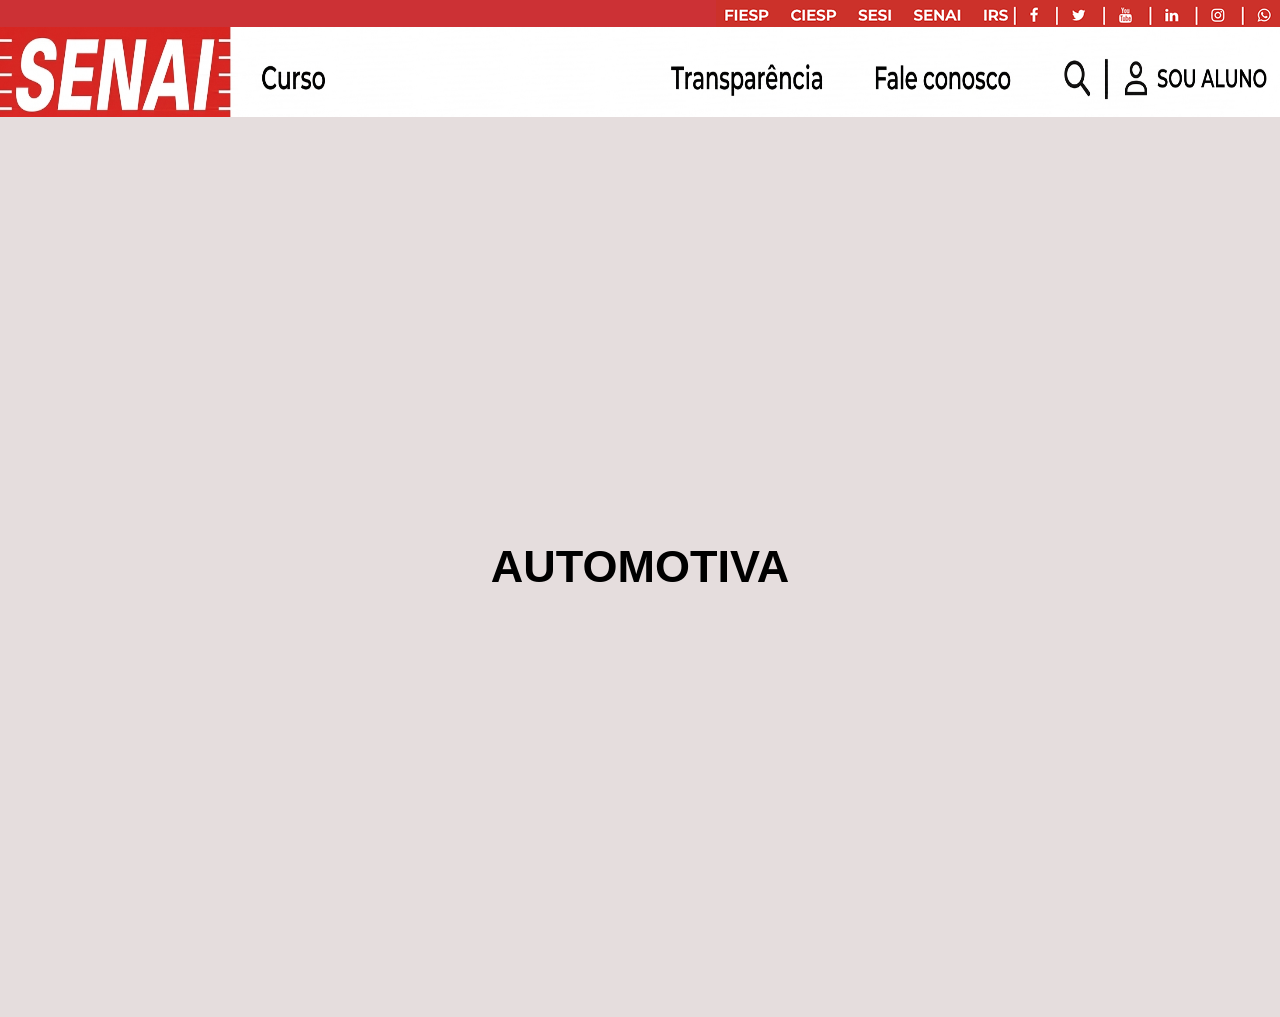
==== index.html @ c023b6a0 "Protótipo" ====
<!DOCTYPE html>
<html lang="en">
<head>
    <meta charset="UTF-8">
    <meta name="viewport" content="width=device-width, initial-scale=1.0">
    <link rel="stylesheet" href="style.css">
    <title>Protótipo</title>
</head>
<body>
    
    <header> 
        <img src="./header.png" alt="header" class="publi">
    </header>
    <header class="header2"><img src="./Gemini_Generated_Image_t6hsebt6hsebt6hs.jpeg" alt="Senai" class="Senai">
    </header>
    <main> 

        </div>

        <h1>AUTOMOTIVA</h1>
    </main>

    
    <footer></footer>

    
</body>
</html>
---- style.css ----
html, body {
    height: 100%;
}

* {
    margin: 0;
    padding: 0;
    box-sizing: border-box;
}

header {
    display: flex;
    background-color: #cc3135;
    height: 3%;
    width: 100%;
    text-align: end;
}

.publi{
    display: flex;
    margin-left: auto;
    
}

.header2 {
    display: flex;
    background-color: white;
    height: 10%;

}

.Senai {
    display: flex;
    margin: 0 auto;
    width: 100%;
    height: 100%;
}

main {
    display: flex;
    background-color: #e5dddd;
    height: 100%;
}



h1 {
    display: flex;
    text-align: center;
    font-size: 45px;
    justify-content: center;
    align-items: center;
    margin: 0 auto;
    font-family: 'Arial', sans-serif;
    z-index: 100;
    
}
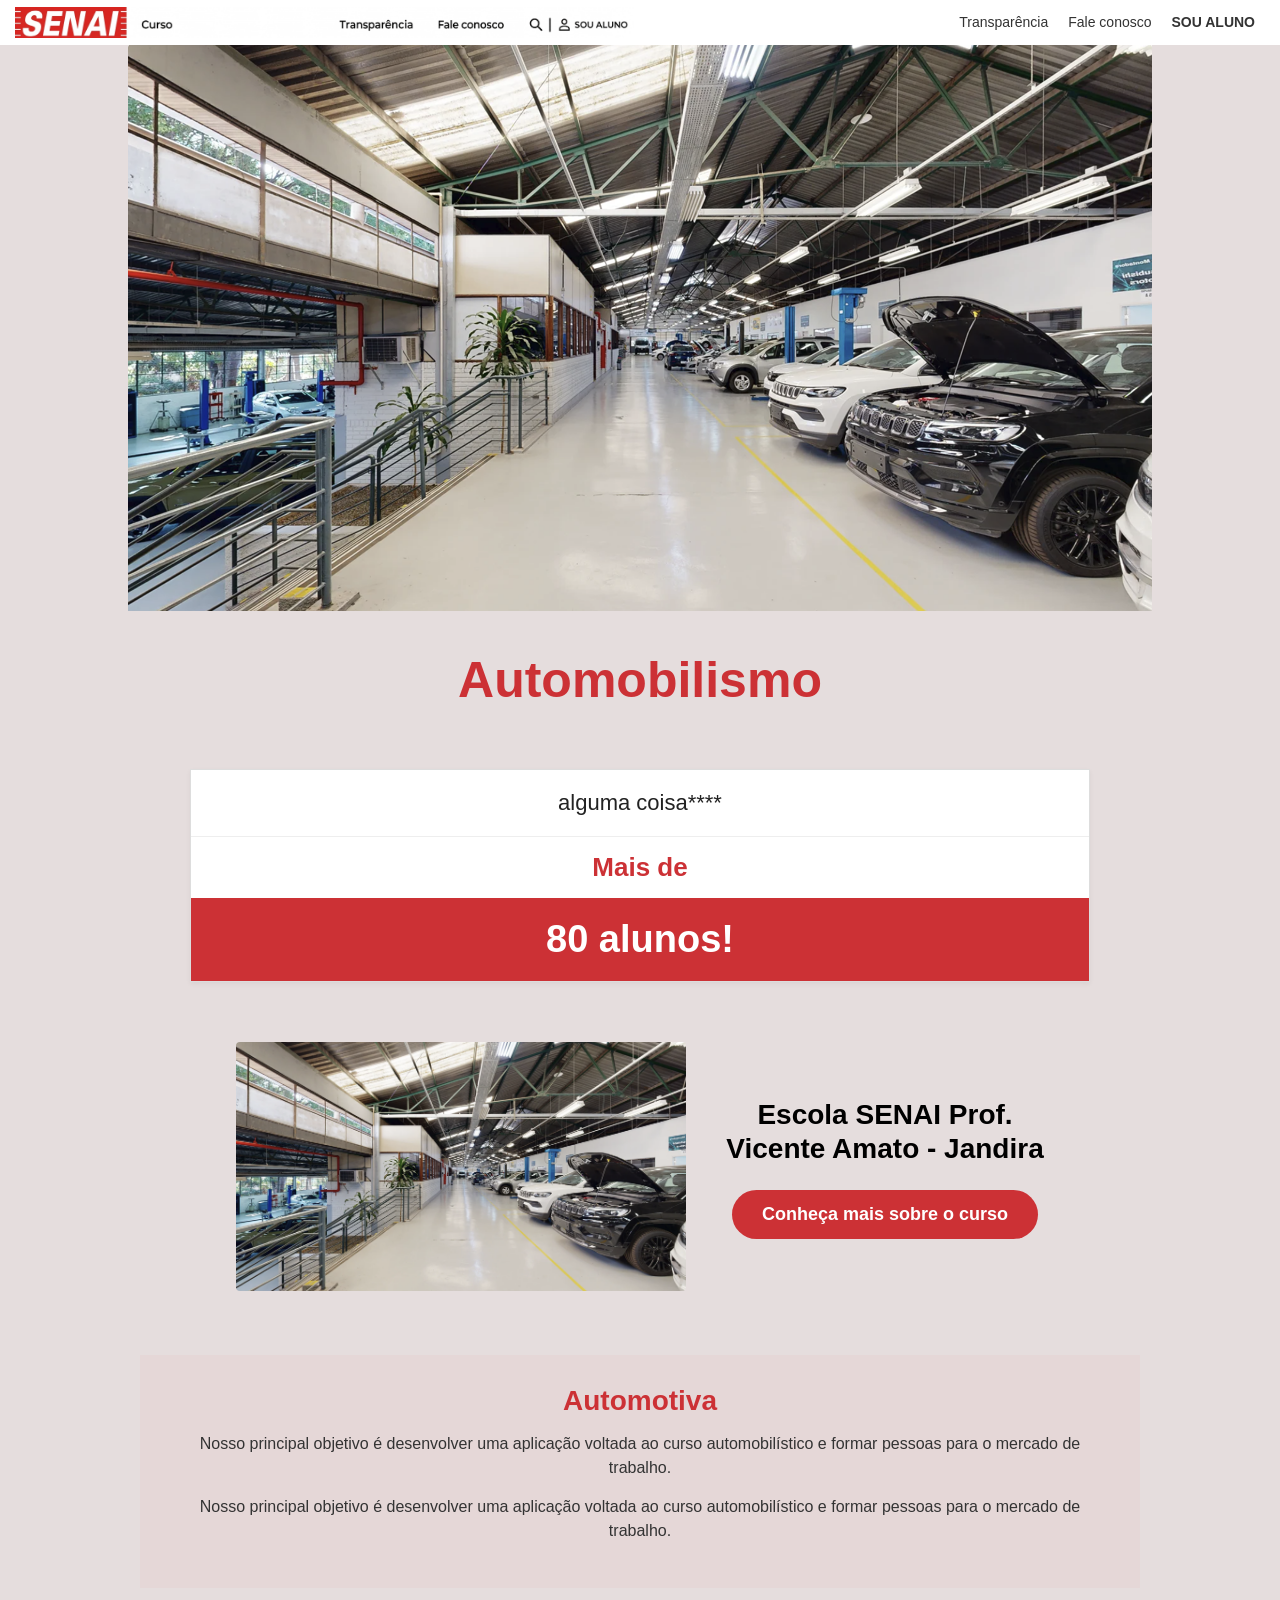
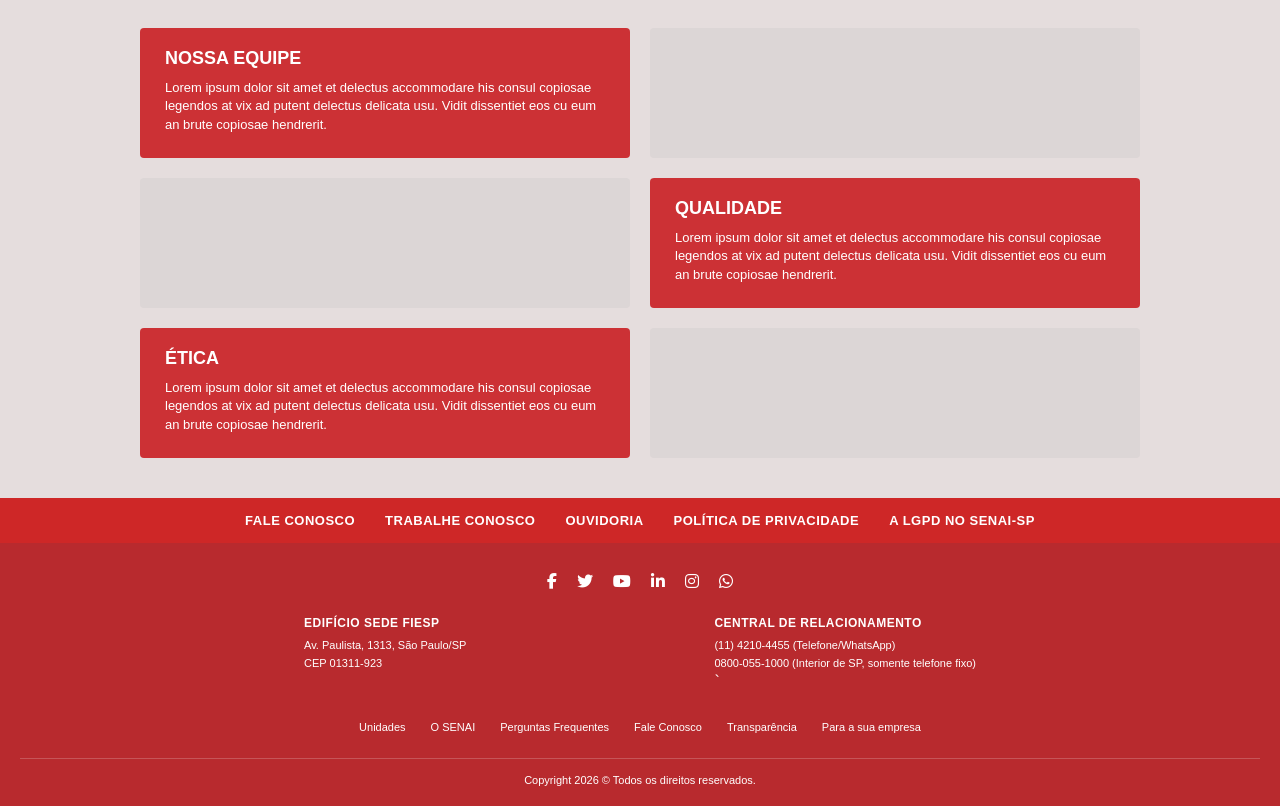
==== commit 3d801f1d: "alteracoes" ====
--- a/index.html
+++ b/index.html
@@ -1,28 +1,139 @@
 <!DOCTYPE html>
-<html lang="en">
+<html lang="pt-BR">
 <head>
     <meta charset="UTF-8">
     <meta name="viewport" content="width=device-width, initial-scale=1.0">
+    <link rel="stylesheet" href="https://cdnjs.cloudflare.com/ajax/libs/font-awesome/6.4.0/css/all.min.css">
     <link rel="stylesheet" href="style.css">
-    <title>Protótipo</title>
+    <title>Protótipo - SENAI</title>
 </head>
 <body>
     
-    <header> 
+    <!-- Faixa Vermelha Superior -->
+    <header class="top-red-bar"> 
         <img src="./header.png" alt="header" class="publi">
     </header>
-    <header class="header2"><img src="./Gemini_Generated_Image_t6hsebt6hsebt6hs.jpeg" alt="Senai" class="Senai">
+    
+    <!-- Header Principal -->
+    <header class="header2">
+        <img src="./Gemini_Generated_Image_t6hsebt6hsebt6hs.jpeg" alt="Senai" class="Senai">
+        <div class="header-nav-links">
+            <a href="#">Transparência</a>
+            <a href="#">Fale conosco</a>
+            <a href="#" class="sou-aluno">SOU ALUNO</a>
+        </div>
     </header>
+
     <main> 
+        <!-- Imagem Principal -->
+        <img src="./image 4.png" alt="classe" class="imagem4">
 
+        <h1>Automobilismo</h1>
+
+        <!-- Seção de Estatísticas -->
+        <section class="stats-section">
+            <div class="stats-box">
+                <p class="stats-top">alguma coisa****</p>
+                <h3 class="stats-mid">Mais de</h3>
+                <div class="stats-bottom">80 alunos!</div>
+            </div>
+        </section>
+
+        <!-- Seção Escola SENAI com botão linkado para a segunda página -->
+        <section class="school-section">
+            <div class="school-image">
+                <img src="./image 4.png" alt="Escola SENAI Prof. Vicente Amato">
+            </div>
+            <div class="school-content">
+                <h2>Escola SENAI Prof.<br>Vicente Amato - Jandira</h2>
+                <a href="pagina.html" class="btn-curso">Conheça mais sobre o curso</a>
+            </div>
+        </section>
+
+        <!-- Seção Automotiva -->
+        <section class="about-section">
+            <h2>Automotiva</h2>
+            <p>Nosso principal objetivo é desenvolver uma aplicação voltada ao curso automobilístico e formar pessoas para o mercado de trabalho.</p>
+            <p>Nosso principal objetivo é desenvolver uma aplicação voltada ao curso automobilístico e formar pessoas para o mercado de trabalho.</p>
+        </section>
+
+        <!-- Seção de Cards (Nossa Equipe, Qualidade, Ética) -->
+        <section class="cards-section">
+            <div class="card-row">
+                <div class="card card-red">
+                    <h3>NOSSA EQUIPE</h3>
+                    <p>Lorem ipsum dolor sit amet et delectus accommodare his consul copiosae legendos at vix ad putent delectus delicata usu. Vidit dissentiet eos cu eum an brute copiosae hendrerit.</p>
+                </div>
+                <div class="card card-placeholder"></div>
+            </div>
+
+            <div class="card-row">
+                <div class="card card-placeholder"></div>
+                <div class="card card-red">
+                    <h3>QUALIDADE</h3>
+                    <p>Lorem ipsum dolor sit amet et delectus accommodare his consul copiosae legendos at vix ad putent delectus delicata usu. Vidit dissentiet eos cu eum an brute copiosae hendrerit.</p>
+                </div>
+            </div>
+
+            <div class="card-row">
+                <div class="card card-red">
+                    <h3>ÉTICA</h3>
+                    <p>Lorem ipsum dolor sit amet et delectus accommodare his consul copiosae legendos at vix ad putent delectus delicata usu. Vidit dissentiet eos cu eum an brute copiosae hendrerit.</p>
+                </div>
+                <div class="card card-placeholder"></div>
+            </div>
+        </section>
+    </main>
+
+    <!-- Rodapé Completo SENAI -->
+    <footer>
+        <div class="footer-top-bar">
+            <div class="footer-links-container">
+                <a href="#">FALE CONOSCO</a>
+                <a href="#">TRABALHE CONOSCO</a>
+                <a href="#">OUVIDORIA</a>
+                <a href="#">POLÍTICA DE PRIVACIDADE</a>
+                <a href="#">A LGPD NO SENAI-SP</a>
+            </div>
         </div>
 
-        <h1>AUTOMOTIVA</h1>
-    </main>
+        <div class="footer-main">
+            <div class="footer-socials">
+                <a href="#"><i class="fab fa-facebook-f"></i></a>
+                <a href="#"><i class="fab fa-twitter"></i></a>
+                <a href="#"><i class="fab fa-youtube"></i></a>
+                <a href="#"><i class="fab fa-linkedin-in"></i></a>
+                <a href="#"><i class="fab fa-instagram"></i></a>
+                <a href="#"><i class="fab fa-whatsapp"></i></a>
+            </div>
 
-    
-    <footer></footer>
+            <div class="footer-info">
+                <div class="info-col">
+                    <h4>EDIFÍCIO SEDE FIESP</h4>
+                    <p>Av. Paulista, 1313, São Paulo/SP</p>
+                    <p>CEP 01311-923</p>
+                </div>
+                <div class="info-col">
+                    <h4>CENTRAL DE RELACIONAMENTO</h4>
+                    <p>(11) 4210-4455 (Telefone/WhatsApp)</p>
+                    <p>0800-055-1000 (Interior de SP, somente telefone fixo)</p>`
+                </div>
+            </div>
 
-    
+            <div class="footer-bottom-links">
+                <a href="#">Unidades</a>
+                <a href="#">O SENAI</a>
+                <a href="#">Perguntas Frequentes</a>
+                <a href="#">Fale Conosco</a>
+                <a href="#">Transparência</a>
+                <a href="#">Para a sua empresa</a>
+            </div>
+
+            <div class="footer-copy">
+                <p>Copyright 2026 © Todos os direitos reservados.</p>
+            </div>
+        </div>
+    </footer>
+
 </body>
 </html>
--- a/style.css
+++ b/style.css
@@ -1,57 +1,500 @@
-html, body {
-    height: 100%;
-}
-
+/* --- RESET E ESTILOS GERAIS --- */
 * {
     margin: 0;
     padding: 0;
     box-sizing: border-box;
-}
-
-header {
+    font-family: Arial, sans-serif;
+}
+
+html, body {
+    height: 100%;
+}
+
+body {
+    display: flex;
+    flex-direction: column; 
+    background-color: #e5dddd;
+}
+
+/* Barra superior vermelha */
+.top-red-bar {
     display: flex;
     background-color: #cc3135;
-    height: 3%;
-    width: 100%;
-    text-align: end;
-}
-
-.publi{
+    height: 30px;
+    width: 100%;
+    justify-content: flex-end;
+    align-items: center;
+    padding-right: 15px;
+    overflow: hidden;
+}
+
+.publi {
     display: flex;
     margin-left: auto;
-    
-}
-
+    height: 100%;
+    max-height: 22px;
+    width: auto;
+    object-fit: contain;
+}
+
+/* Header secundário com logo preenchendo a altura */
 .header2 {
     display: flex;
     background-color: white;
-    height: 10%;
-
+    height: 70px;
+    align-items: center;
+    justify-content: space-between;
+    padding-right: 25px;
+    padding-left: 15px;
+    width: 100%;
 }
 
 .Senai {
     display: flex;
+    height: 70%;
+    max-height: 45px;
+    width: auto;
+    object-fit: contain;
+}
+
+.header-nav-links {
+    display: flex;
+    gap: 20px;
+    align-items: center;
+}
+
+.header-nav-links a {
+    text-decoration: none;
+    color: #333;
+    font-size: 14px;
+    font-weight: 500;
+    white-space: nowrap;
+}
+
+.header-nav-links .sou-aluno {
+    font-weight: bold;
+}
+
+/* Corpo principal */
+main {
+    display: flex;
+    flex-direction: column; 
+    background-color: #e5dddd;
+    width: 100%;
+}
+
+.imagem4 {
+    display: flex;
+    justify-content: center;
+    align-items: center;
     margin: 0 auto;
-    width: 100%;
-    height: 100%;
-}
-
-main {
-    display: flex;
-    background-color: #e5dddd;
-    height: 100%;
-}
-
-
+    width: 80vw;
+    max-width: 1100px;
+    height: auto; 
+    object-fit: cover;
+}
 
 h1 {
     display: flex;
+    justify-content: center;
+    align-items: center;
+    width: 100%;
+    padding: 40px 0;
     text-align: center;
-    font-size: 45px;
-    justify-content: center;
-    align-items: center;
-    margin: 0 auto;
-    font-family: 'Arial', sans-serif;
-    z-index: 100;
-    
+    font-size: 50px;
+    color: #cc3135;
+}
+
+/* Seção de Estatísticas */
+.stats-section {
+    display: flex;
+    justify-content: center;
+    width: 100%;
+    padding: 20px 20px;
+}
+
+.stats-box {
+    background-color: #ffffff;
+    width: 100%;
+    max-width: 900px;
+    text-align: center;
+    border: 1px solid #ddd;
+    box-shadow: 0 2px 5px rgba(0,0,0,0.05);
+    overflow: hidden;
+}
+
+.stats-top {
+    font-size: 22px;
+    color: #222;
+    padding: 20px 0;
+    border-bottom: 1px solid #eee;
+}
+
+.stats-mid {
+    font-size: 26px;
+    color: #cc3135; 
+    font-weight: bold;
+    padding: 15px 0;
+}
+
+.stats-bottom {
+    background-color: #cc3135; 
+    color: white;
+    font-size: 38px;
+    font-weight: bold;
+    padding: 20px 0;
+    width: 100%;
+}
+
+/* Seção Escola SENAI */
+.school-section {
+    display: flex;
+    align-items: center;
+    justify-content: center;
+    gap: 40px;
+    width: 90%;
+    max-width: 1000px;
+    margin: 40px auto;
+}
+
+.school-image img {
+    width: 450px;
+    max-width: 100%;
+    height: auto;
+    object-fit: cover;
+    border-radius: 4px;
+}
+
+.school-content {
+    display: flex;
+    flex-direction: column;
+    align-items: center;
+    text-align: center;
+}
+
+.school-content h2 {
+    font-size: 28px;
+    font-weight: bold;
+    color: #000;
+    margin-bottom: 25px;
+    line-height: 1.2;
+}
+
+.btn-curso {
+    background-color: #cc3135;
+    color: white;
+    text-decoration: none;
+    font-size: 18px;
+    font-weight: bold;
+    padding: 14px 30px;
+    border-radius: 30px;
+    transition: background-color 0.2s ease;
+}
+
+.btn-curso:hover {
+    background-color: #a82528;
+}
+
+/* Seção Automotiva (Texto) */
+.about-section {
+    background-color: #e5d7d7;
+    width: 90%;
+    max-width: 1000px;
+    margin: 20px auto;
+    padding: 30px 40px;
+    text-align: center;
+}
+
+.about-section h2 {
+    color: #cc3135;
+    font-size: 28px;
+    margin-bottom: 15px;
+}
+
+.about-section p {
+    color: #333;
+    font-size: 16px;
+    line-height: 1.5;
+    margin-bottom: 15px;
+}
+
+/* Seção de Cards (Nossa Equipe, Qualidade, Ética) */
+.cards-section {
+    width: 90%;
+    max-width: 1000px;
+    margin: 20px auto 40px auto;
+    display: flex;
+    flex-direction: column;
+    gap: 20px;
+}
+
+.card-row {
+    display: flex;
+    gap: 20px;
+    width: 100%;
+}
+
+.card {
+    flex: 1;
+    min-height: 130px;
+    padding: 20px 25px;
+    border-radius: 4px;
+}
+
+.card-red {
+    background-color: #cc3135;
+    color: white;
+}
+
+.card-red h3 {
+    font-size: 18px;
+    font-weight: bold;
+    margin-bottom: 10px;
+    text-transform: uppercase;
+}
+
+.card-red p {
+    font-size: 13px;
+    line-height: 1.4;
+}
+
+.card-placeholder {
+    background-color: #dcd6d6;
+}
+
+/* Rodapé Completo */
+footer {
+    width: 100%;
+    margin-top: auto;
+}
+
+.footer-top-bar {
+    background-color: #ce2727;
+    width: 100%;
+    padding: 15px 0;
+    display: flex;
+    justify-content: center;
+}
+
+.footer-links-container {
+    display: flex;
+    gap: 30px;
+    flex-wrap: wrap;
+    justify-content: center;
+}
+
+.footer-links-container a {
+    color: #ffffff;
+    text-decoration: none;
+    font-size: 13px;
+    font-weight: bold;
+    letter-spacing: 0.5px;
+    transition: color 0.2s;
+}
+
+.footer-links-container a:hover {
+    color: #cc3135;
+}
+
+.footer-main {
+    background-color: #b82a2e;
+    color: #ffffff;
+    width: 100%;
+    padding: 30px 20px 20px 20px;
+    display: flex;
+    flex-direction: column;
+    align-items: center;
+}
+
+.footer-socials {
+    display: flex;
+    gap: 20px;
+    margin-bottom: 25px;
+}
+
+.footer-socials a {
+    color: white;
+    font-size: 16px;
+    text-decoration: none;
+    transition: opacity 0.2s;
+}
+
+.footer-socials a:hover {
+    opacity: 0.8;
+}
+
+.footer-info {
+    display: flex;
+    justify-content: space-around;
+    width: 100%;
+    max-width: 900px;
+    margin-bottom: 30px;
+    text-align: left;
+    gap: 20px;
+    flex-wrap: wrap;
+}
+
+.info-col h4 {
+    font-size: 12px;
+    font-weight: bold;
+    margin-bottom: 8px;
+    letter-spacing: 0.5px;
+}
+
+.info-col p {
+    font-size: 11px;
+    line-height: 1.4;
+    margin: 2px 0;
+}
+
+.footer-bottom-links {
+    display: flex;
+    gap: 25px;
+    flex-wrap: wrap;
+    justify-content: center;
+    margin-bottom: 25px;
+    font-size: 11px;
+}
+
+.footer-bottom-links a {
+    color: white;
+    text-decoration: none;
+}
+
+.footer-bottom-links a:hover {
+    text-decoration: underline;
+}
+
+.footer-copy {
+    border-top: 1px solid rgba(255, 255, 255, 0.2);
+    width: 100%;
+    padding-top: 15px;
+    text-align: center;
+}
+
+.footer-copy p {
+    font-size: 11px;
+    margin: 0;
+}
+
+
+/* ==========================================================
+   MEDIA QUERIES (RESPONSIVIDADE COMPACTA PARA O HEADER)
+   ========================================================== */
+
+/* 1. IPHONE SE (Telas muito estreitas até 480px) */
+@media (max-width: 480px) {
+    /* Mantém tudo na mesma linha, reduzindo o padding e as fontes */
+    .header2 {
+        padding: 0 10px;
+        height: 55px;
+    }
+
+    .Senai {
+        height: 28px; /* Logo menor para caber na linha */
+    }
+
+    .header-nav-links {
+        gap: 10px; /* Espaçamento menor entre os links */
+    }
+
+    .header-nav-links a {
+        font-size: 10.5px; /* Fonte reduzida para caber tudo perfeitamente */
+    }
+
+    /* Restante do site no celular */
+    .imagem4 {
+        width: 95vw;
+    }
+
+    h1 {
+        font-size: 32px;
+        padding: 25px 10px;
+    }
+
+    .school-section {
+        flex-direction: column;
+        gap: 20px;
+        width: 95%;
+    }
+
+    .school-image img {
+        width: 100%;
+    }
+
+    .school-content h2 {
+        font-size: 22px;
+    }
+
+    .about-section {
+        width: 95%;
+        padding: 20px 15px;
+    }
+
+    .card-row {
+        flex-direction: column;
+        gap: 10px;
+    }
+
+    .card-placeholder {
+        display: none; 
+    }
+
+    .footer-links-container {
+        flex-direction: column;
+        align-items: center;
+        gap: 10px;
+    }
+
+    .footer-info {
+        flex-direction: column;
+        text-align: center;
+        gap: 15px;
+    }
+}
+
+/* 2. IPAD MINI (Tablets de 481px até 1024px) */
+@media (min-width: 481px) and (max-width: 1024px) {
+    .header2 {
+        padding: 0 20px;
+    }
+
+    .imagem4 {
+        width: 90vw;
+    }
+
+    h1 {
+        font-size: 42px;
+    }
+
+    .school-section {
+        gap: 25px;
+        width: 95%;
+    }
+
+    .school-image img {
+        width: 320px;
+    }
+
+    .school-content h2 {
+        font-size: 24px;
+    }
+}
+
+/* 3. MACBOOK / COMPUTADOR NORMAL (Telas a partir de 1025px) */
+@media (min-width: 1025px) {
+    .imagem4 {
+        width: 80vw;
+        max-width: 1100px;
+    }
+
+    .school-section,
+    .about-section,
+    .cards-section {
+        max-width: 1000px;
+    }
+
+    .stats-box {
+        max-width: 900px;
+    }
 }
